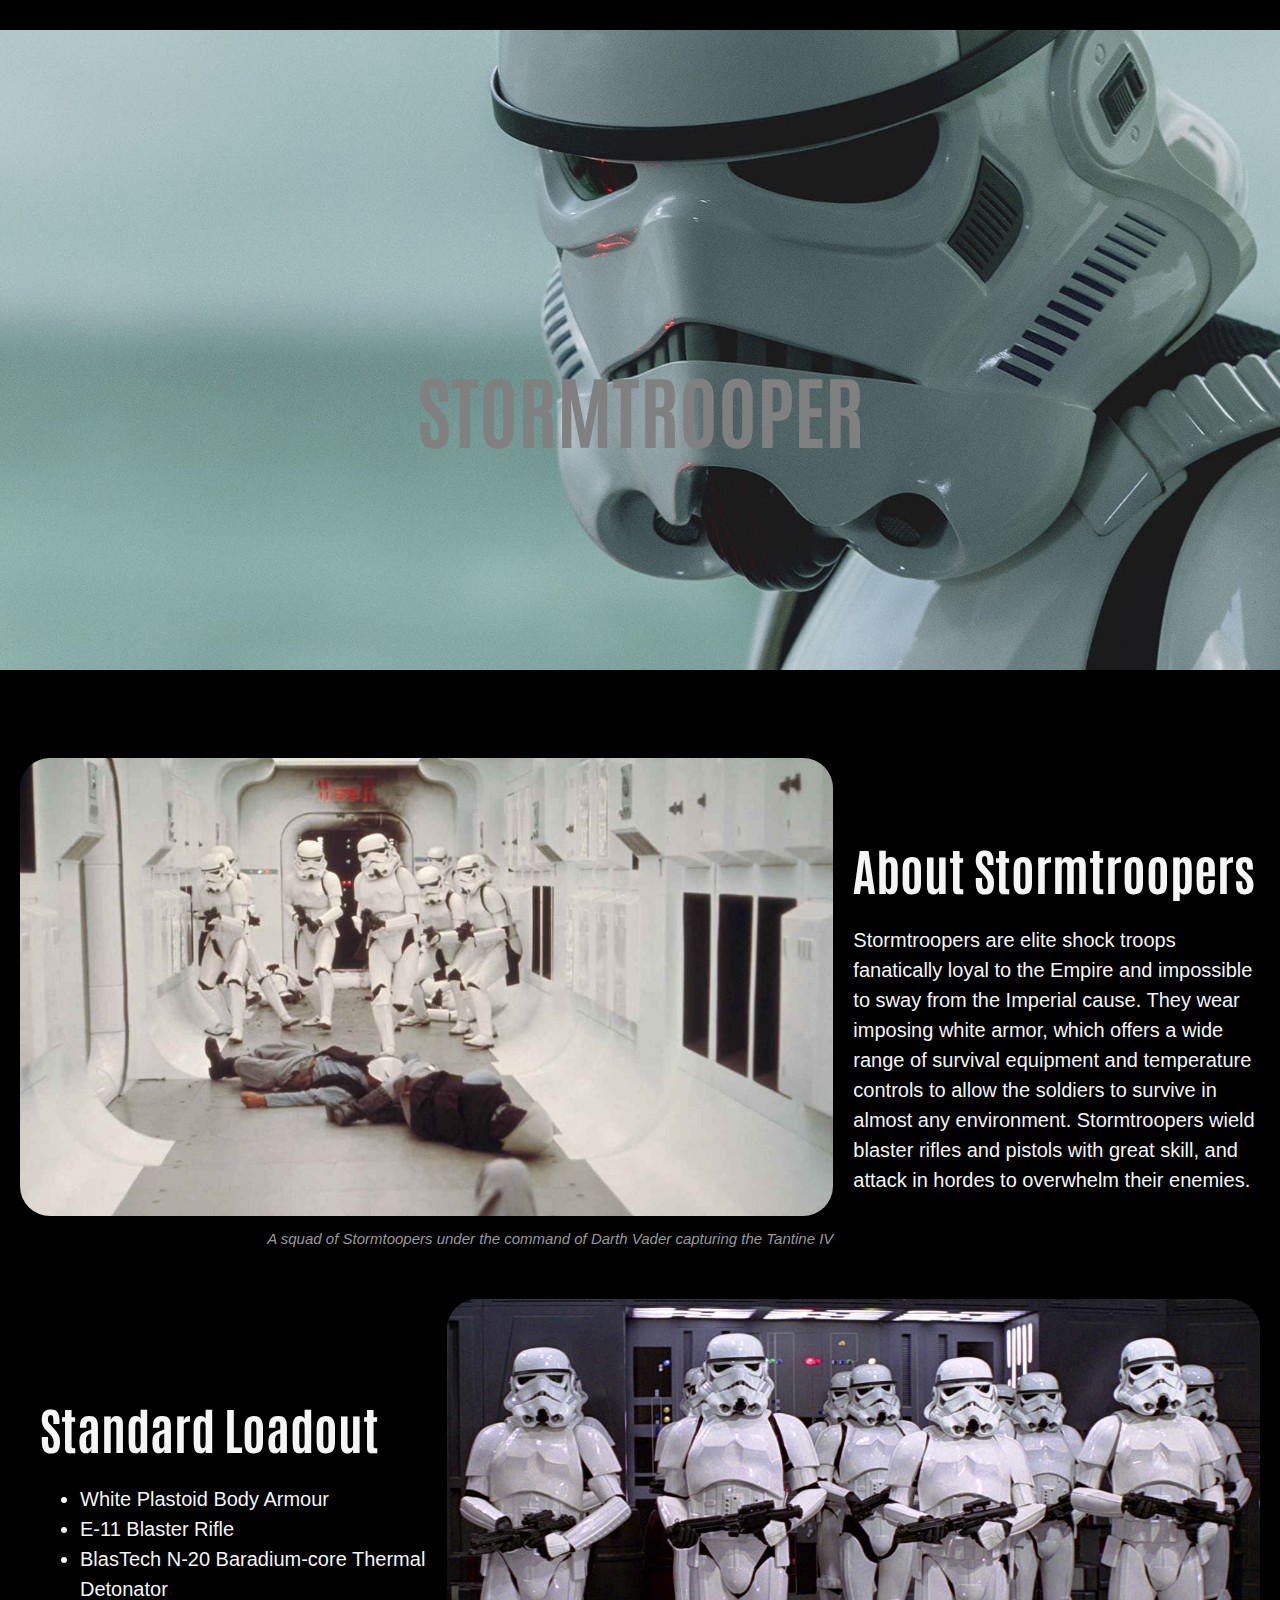
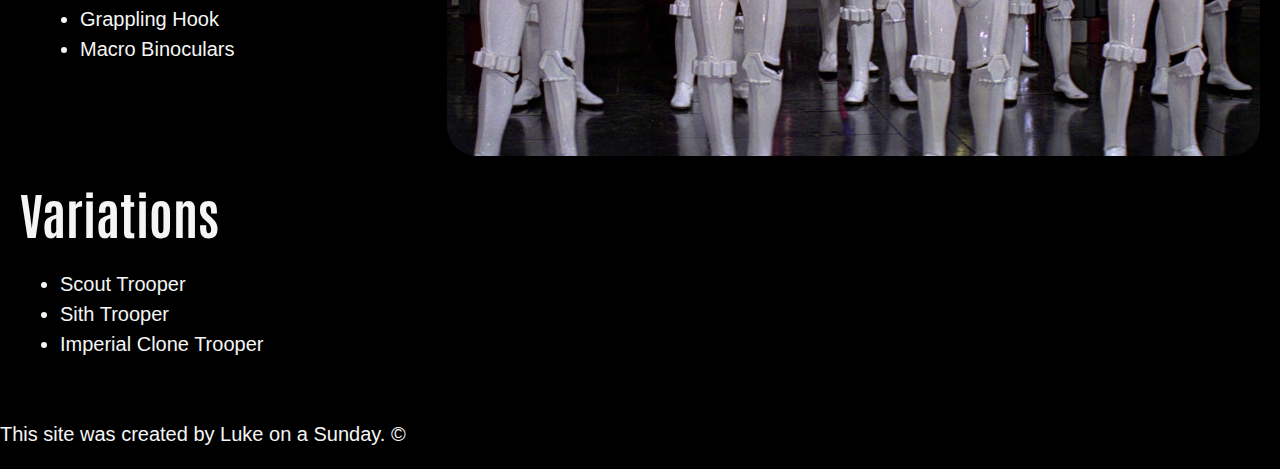
==== index.html @ b7812cc2 "more" ====
<!DOCTYPE html>
<html>
<head>
	<meta charset="utf-8">
	<meta name="viewport" content="width=device-width, initial-scale=1">
	<title>Stormtrooper</title>
	<link rel="icon" href="img/helmet-icon.png">
	<link href="https://fonts.googleapis.com/css2?family=Antonio:wght@700&family=Passion+One&family=Staatliches&display=swap" rel="stylesheet">
	<link rel="stylesheet" type="text/css" href="css/stormtrooper.css">
</head>

<body>

	<!-- header element-->

	<header>
		<div class="container">
			<div class="image">
      			<img src="img/stormtrooper.jpeg">
      			<h1>STORMTROOPER</h1>
			</div>

	</header>

	<!-- main element -->
	
	<main>

		 <div class="container">
      		<div class="image">
        		<img src="img/hallway.jpeg" width="150%">
				<p class="caption">A squad of Stormtoopers under the command of Darth Vader capturing the Tantine IV</p>
      		</div>
      		<div class="text">
        		<h2>About Stormtroopers</h2>
				<p>Stormtroopers are elite shock troops fanatically loyal to the Empire and impossible to sway from the Imperial cause. They wear imposing white armor, which offers a wide range of survival equipment and temperature controls to allow the soldiers to survive in almost any environment. Stormtroopers wield blaster rifles and pistols with great skill, and attack in hordes to overwhelm their enemies.</p>
      		</div>
   		 </div>

   		 <div class="container">
      		<div class="text">
      			<h2>Standard Loadout</h2>
        		<ul>
					<li>White Plastoid Body Armour</li>
					<li>E-11 Blaster Rifle</li>
					<li>BlasTech N-20 Baradium-core Thermal Detonator</li>
					<li>Grappling Hook</li>
					<li>Macro Binoculars</li>
				</ul>
      		</div>
   		 	<div class="image">
        		<img src="img/trooper-squad.jpeg" width="100%" align="right">
      		</div>
      	</div>
		
		<h2>Variations</h2>

		<ul>
				<li>Scout Trooper</li>
				<li>Sith Trooper</li>
				<li>Imperial Clone Trooper</li>

		</ul>
	</main>

	<!--Footer Element-->

	<footer>
		<p>This site was created by Luke on a Sunday. &copy;
		</p>
	</footer>
</body>
</html>
---- css/stormtrooper.css ----
img{
	width: 100%;
}

body{
	margin: 0;
	background-color: black;
	font-family: helvetica, arial, sans-serif; color: whitesmoke;
	font-size: 20px;
	line-height: 30px;

}

h1, h2{
	font-family: 'Antonio', sans-serif;
	font-size: 50px;
}

header h1{
	color: grey;
	font-size: 80px;
	position: absolute;
  	top: 50%;
  	left: 50%;
  	transform: translate(-50%, -50%);
}

main{
	max-width: 100%;
	margin: 0 auto;
	padding: 20px;
}

main img{
	max-width: 100%;
	border: 20px black;
  	border-radius: 30px;
}

p.caption{
	color: #999999;
	font-size: 15px;
	font-style: italic;
	margin-top: 0;
	text-align: right;
}

.container {
  display: flex;
  align-items: center;
  justify-content: center;
  margin: 30px 0px;
}


.image {
  flex-basis: 200%;
}

.text {
  padding-left: 20px;
  width: 100%;
}

.container {
  position: relative;

}
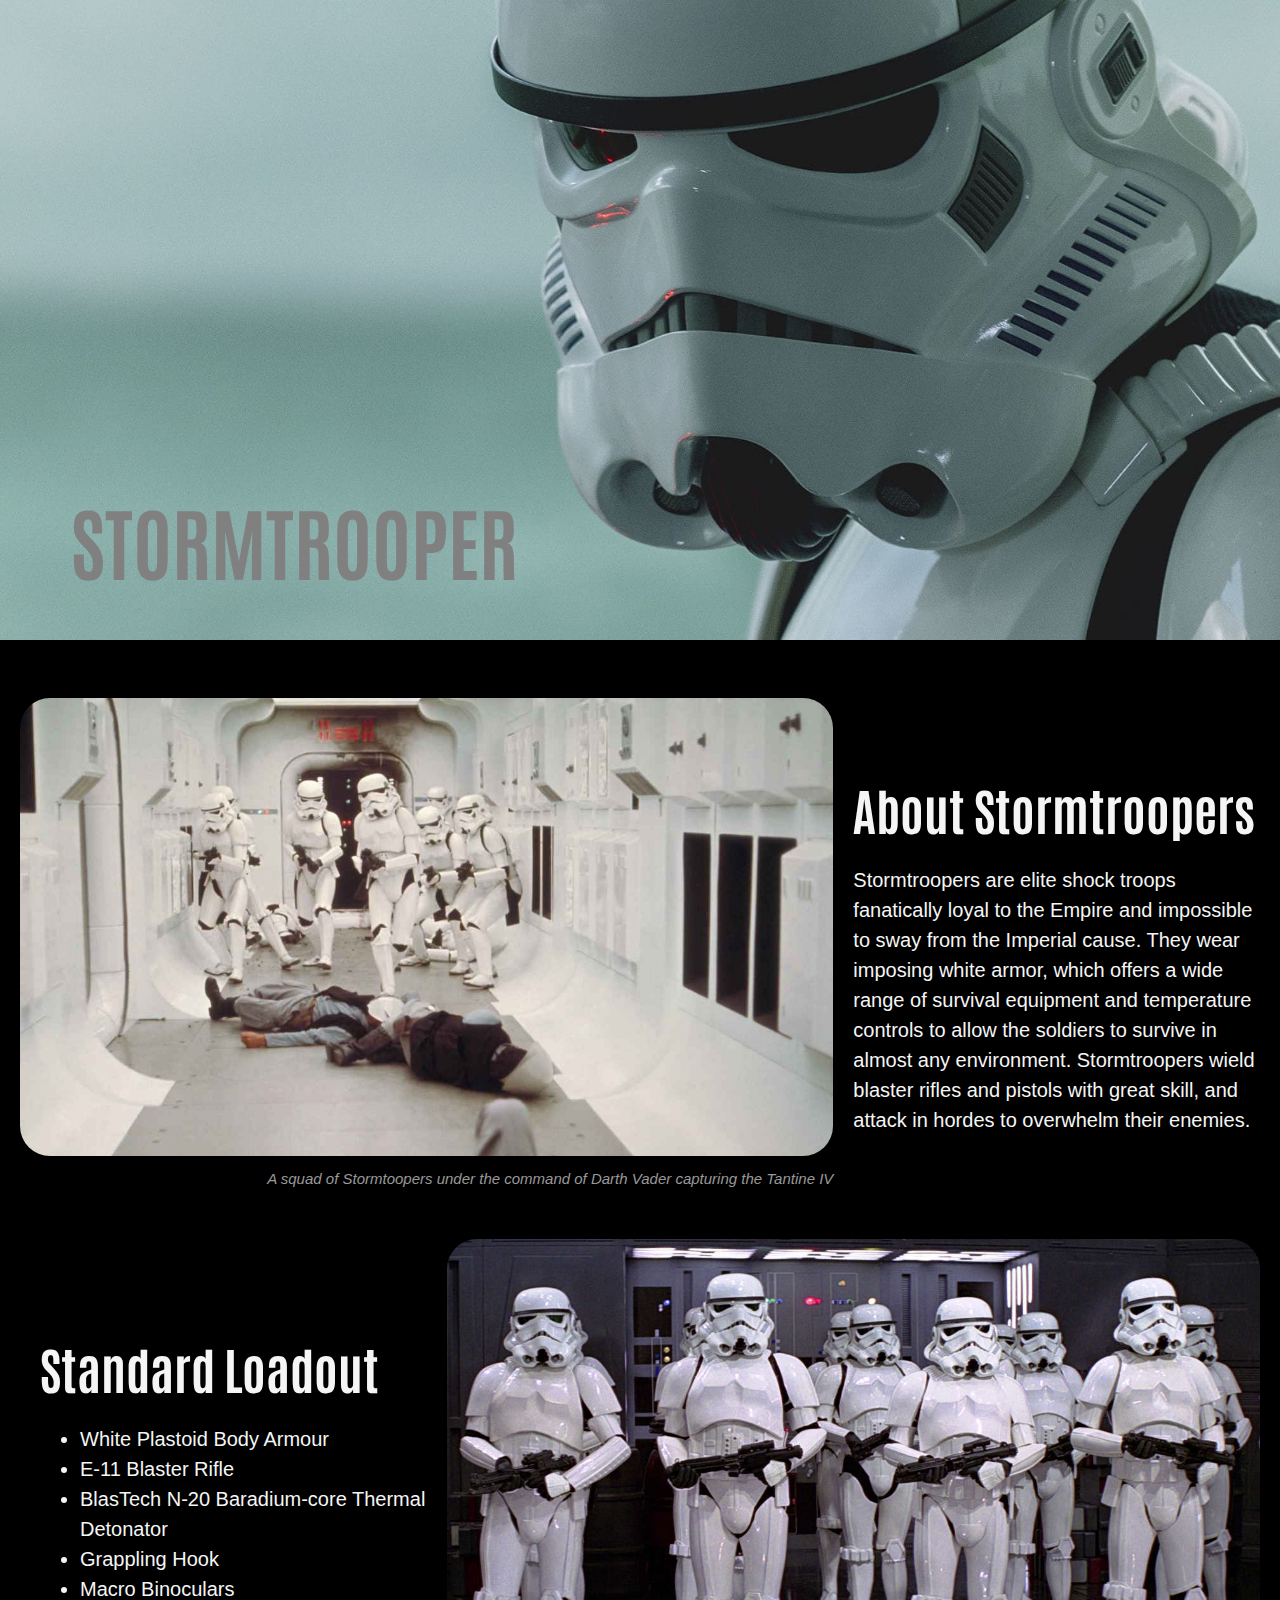
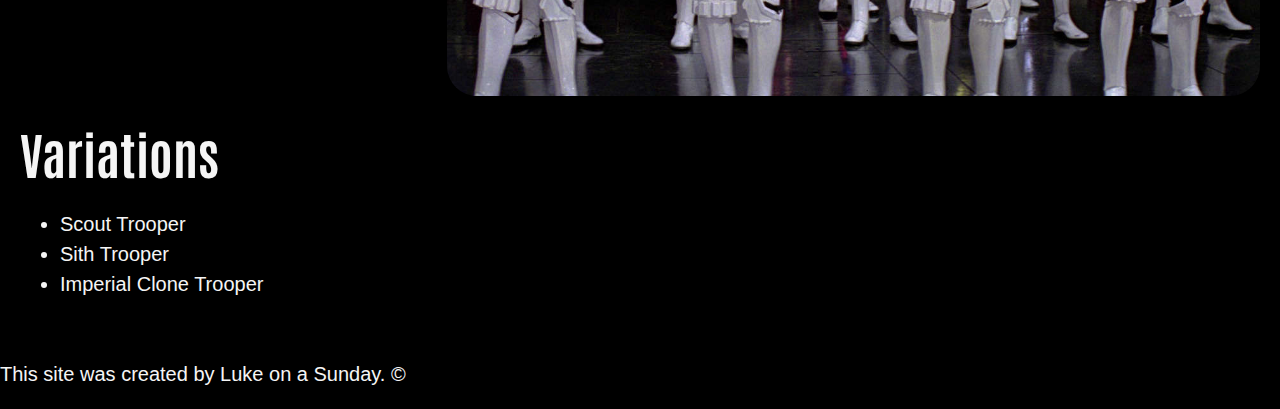
==== commit b9b7e033: "sdf" ====
--- a/index.html
+++ b/index.html
@@ -14,9 +14,11 @@
 	<!-- header element-->
 
 	<header>
-		<div class="container">
+		<div class="header-container">
 			<div class="image">
       			<img src="img/stormtrooper.jpeg">
+      		</div>
+      		<div class='h1'>
       			<h1>STORMTROOPER</h1>
 			</div>
 
--- a/css/stormtrooper.css
+++ b/css/stormtrooper.css
@@ -62,8 +62,15 @@
   width: 100%;
 }
 
-.container {
+.header-container {
   position: relative;
-
+  text-align: center;
+  color: white;
 }
 
+.h1 {
+  position: absolute;
+  top: 75%;
+  left: 23%;
+  transform: translate(-50%, -50%);
+}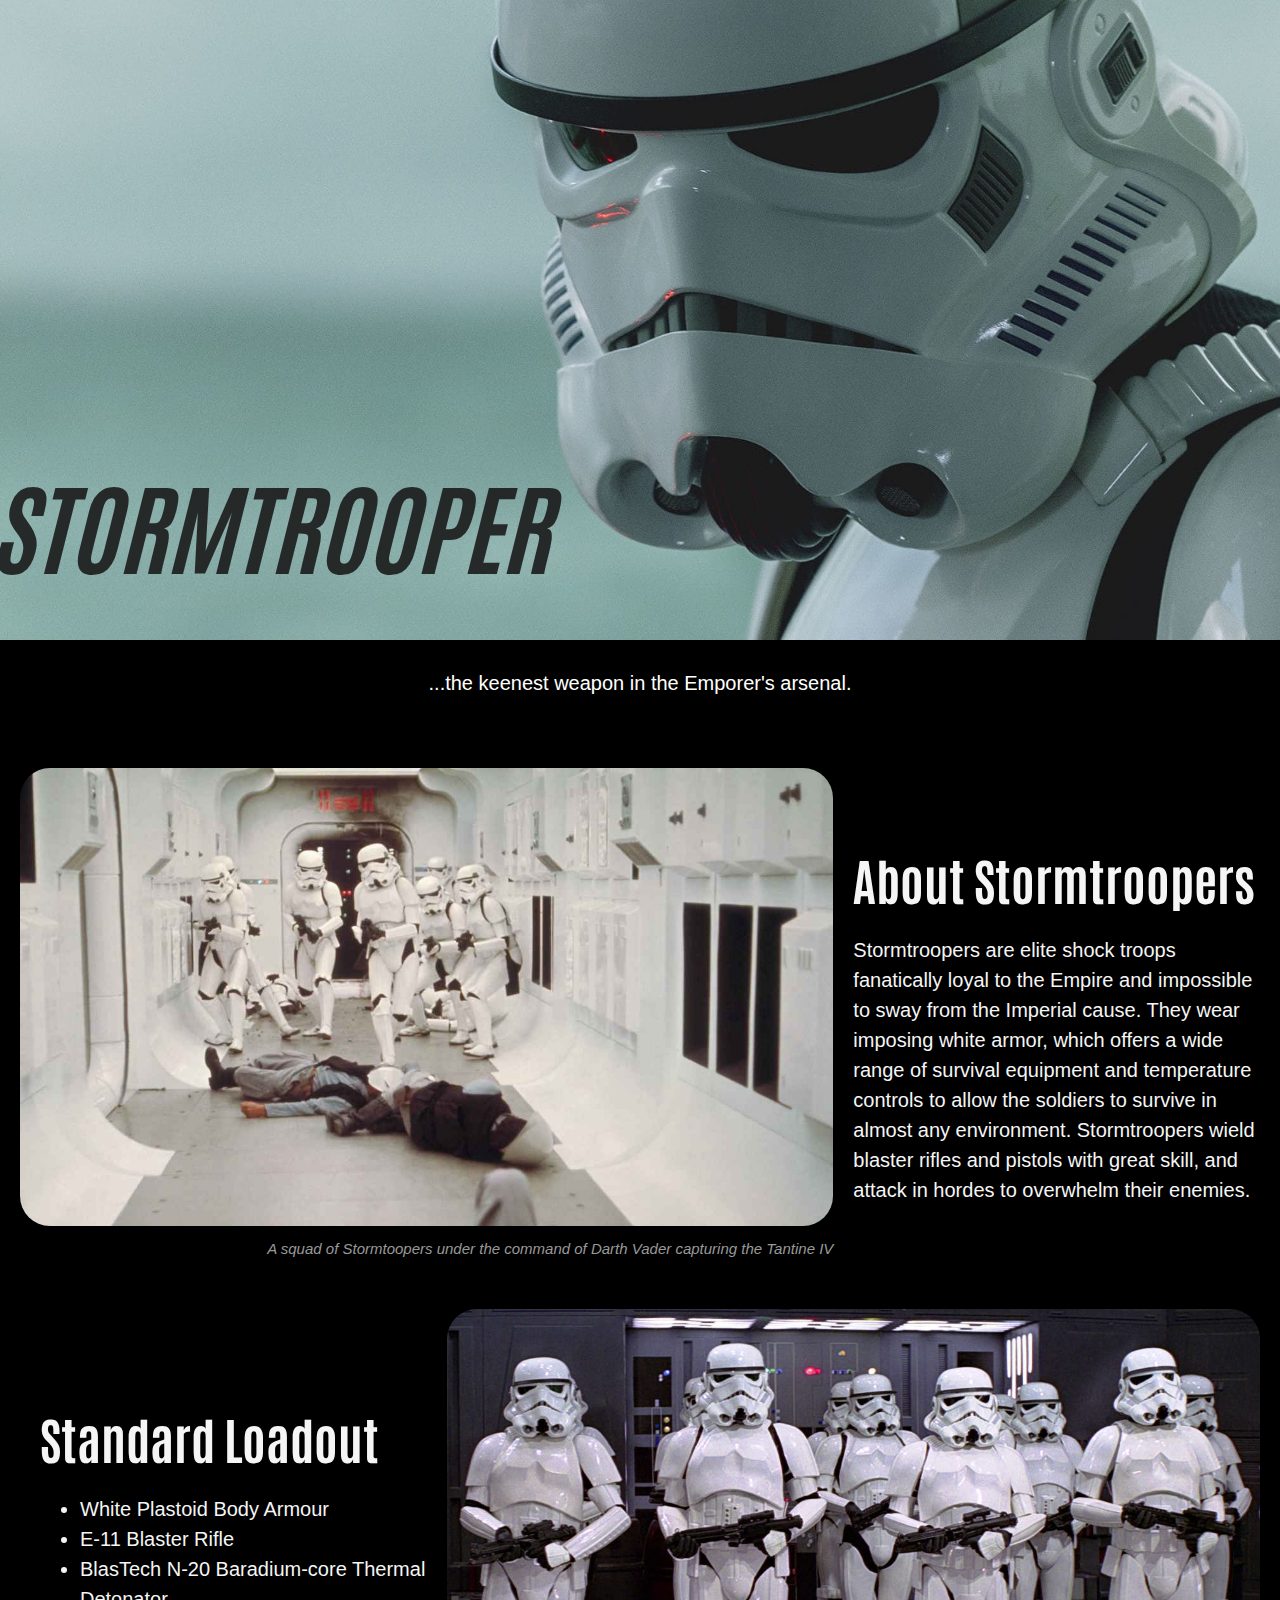
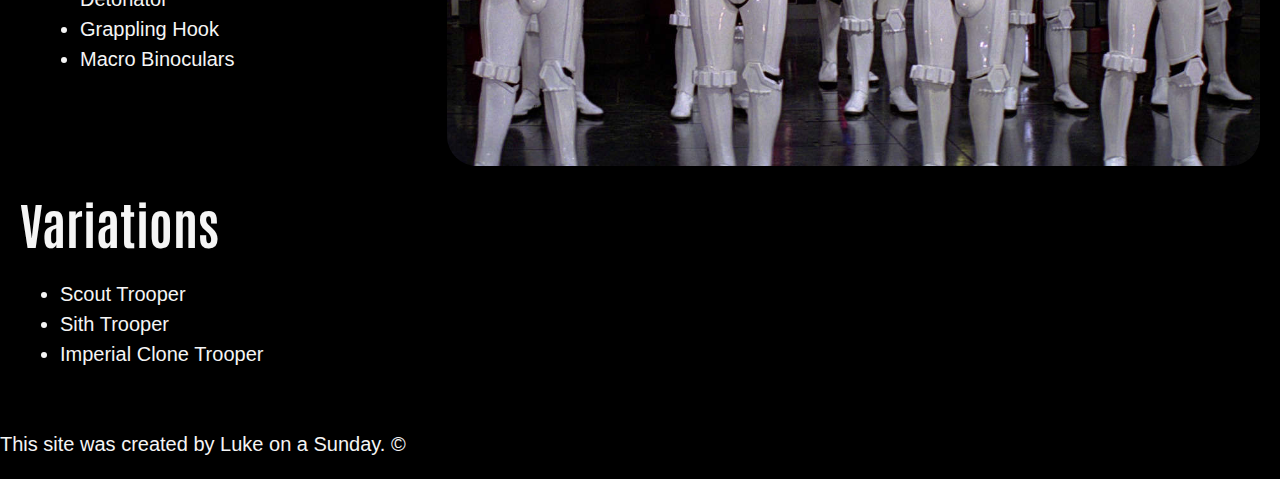
==== commit bee6d3c8: "lkjh" ====
--- a/index.html
+++ b/index.html
@@ -21,7 +21,7 @@
       		<div class='h1'>
       			<h1>STORMTROOPER</h1>
 			</div>
-
+		<p>...the keenest weapon in the Emporer's arsenal.<p>
 	</header>
 
 	<!-- main element -->
--- a/css/stormtrooper.css
+++ b/css/stormtrooper.css
@@ -17,12 +17,10 @@
 }
 
 header h1{
-	color: grey;
-	font-size: 80px;
-	position: absolute;
-  	top: 50%;
-  	left: 50%;
-  	transform: translate(-50%, -50%);
+	color: #1b1b1b;
+	opacity: 90%;
+	font-style: italic;
+	font-size: 100px;
 }
 
 main{
@@ -71,6 +69,6 @@
 .h1 {
   position: absolute;
   top: 75%;
-  left: 23%;
+  left: 21%;
   transform: translate(-50%, -50%);
 }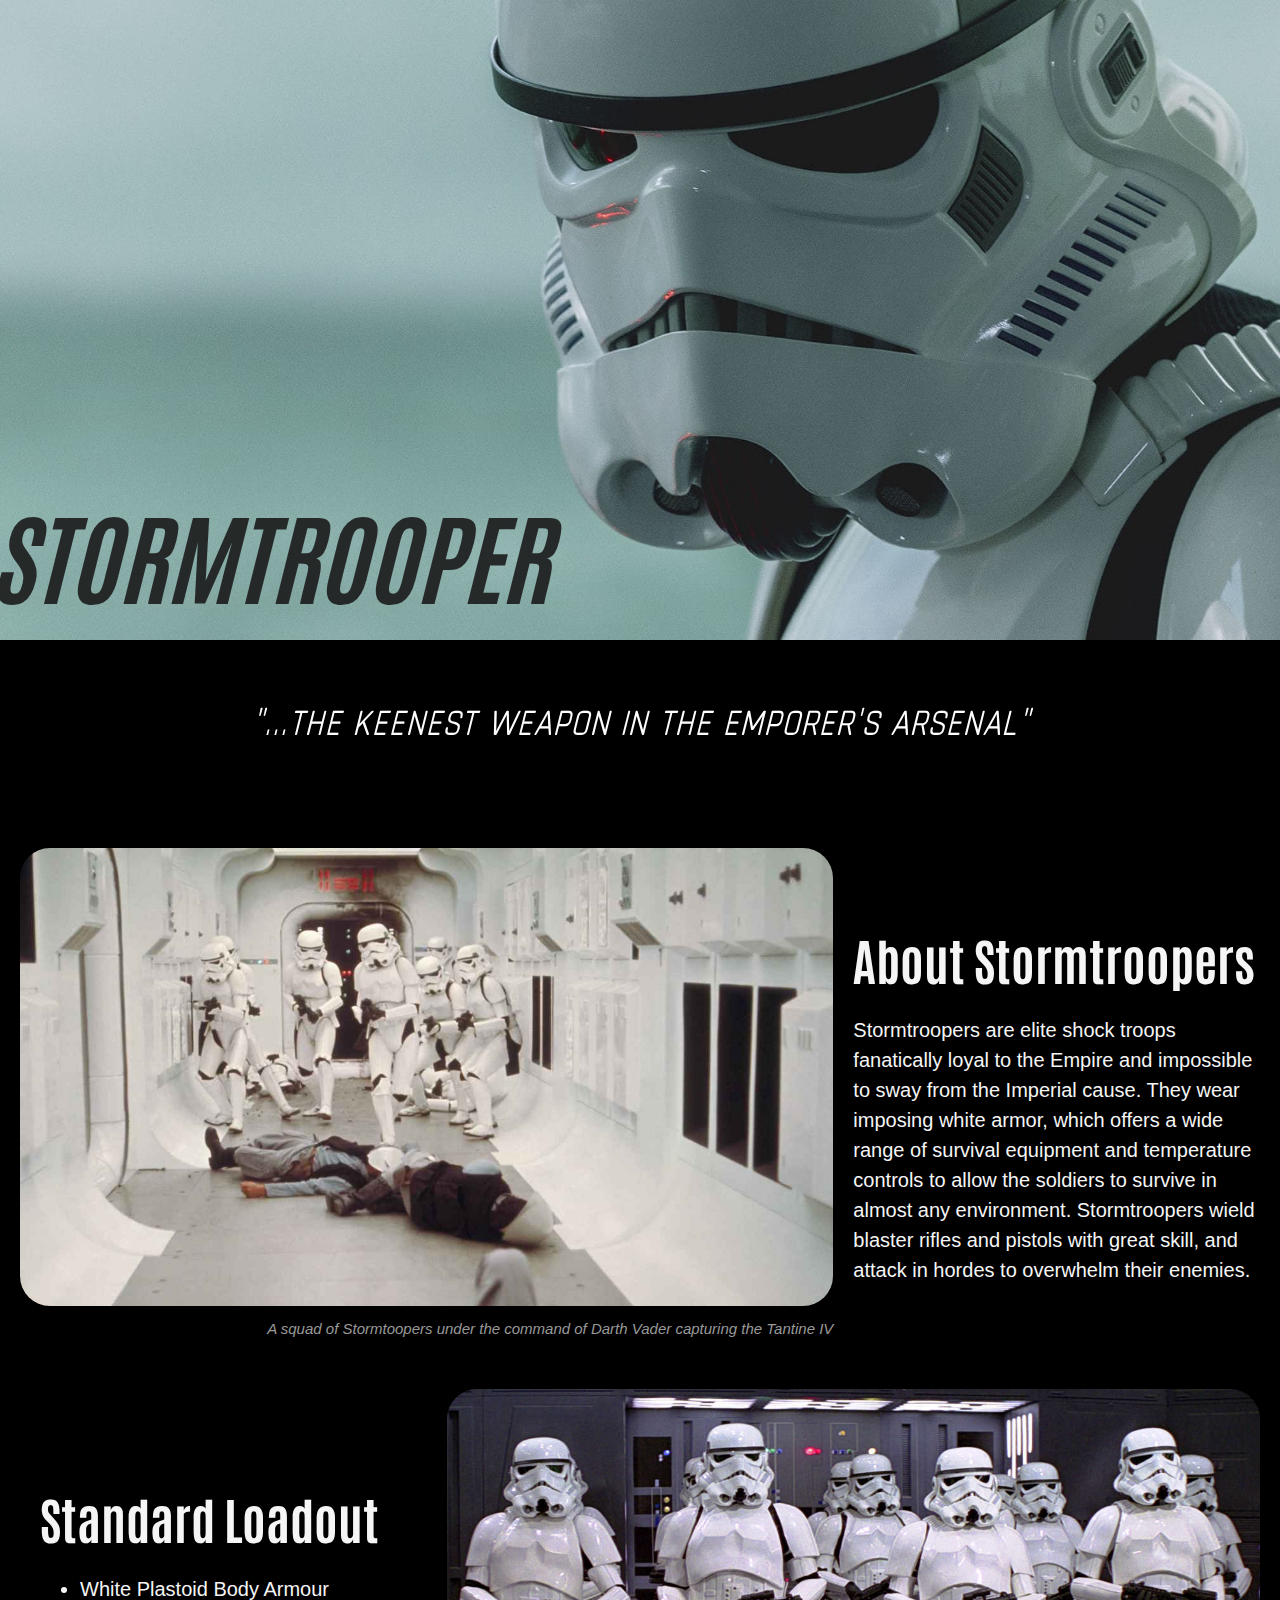
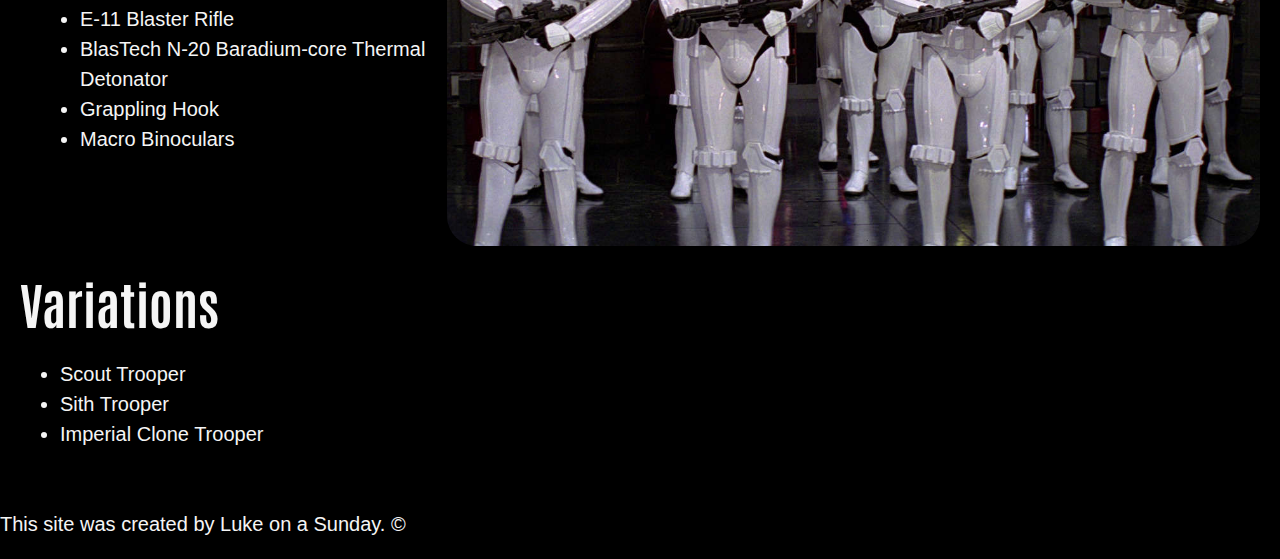
==== commit 9458ba3f: "sdf" ====
--- a/index.html
+++ b/index.html
@@ -5,7 +5,7 @@
 	<meta name="viewport" content="width=device-width, initial-scale=1">
 	<title>Stormtrooper</title>
 	<link rel="icon" href="img/helmet-icon.png">
-	<link href="https://fonts.googleapis.com/css2?family=Antonio:wght@700&family=Passion+One&family=Staatliches&display=swap" rel="stylesheet">
+	<link href="https://fonts.googleapis.com/css2?family=Aladin&family=Antonio:wght@700&family=Chathura:wght@300&family=Passion+One&family=Staatliches&display=swap" rel="stylesheet">
 	<link rel="stylesheet" type="text/css" href="css/stormtrooper.css">
 </head>
 
@@ -21,7 +21,7 @@
       		<div class='h1'>
       			<h1>STORMTROOPER</h1>
 			</div>
-		<p>...the keenest weapon in the Emporer's arsenal.<p>
+		<p class="break-font">"...THE KEENEST WEAPON IN THE EMPORER'S ARSENAL"<p>
 	</header>
 
 	<!-- main element -->
--- a/css/stormtrooper.css
+++ b/css/stormtrooper.css
@@ -71,4 +71,10 @@
   top: 75%;
   left: 21%;
   transform: translate(-50%, -50%);
+}
+
+.break-font {
+	font-family: 'chathura', helvetica;
+	font-size: 60px;
+	font-style: italic;
 }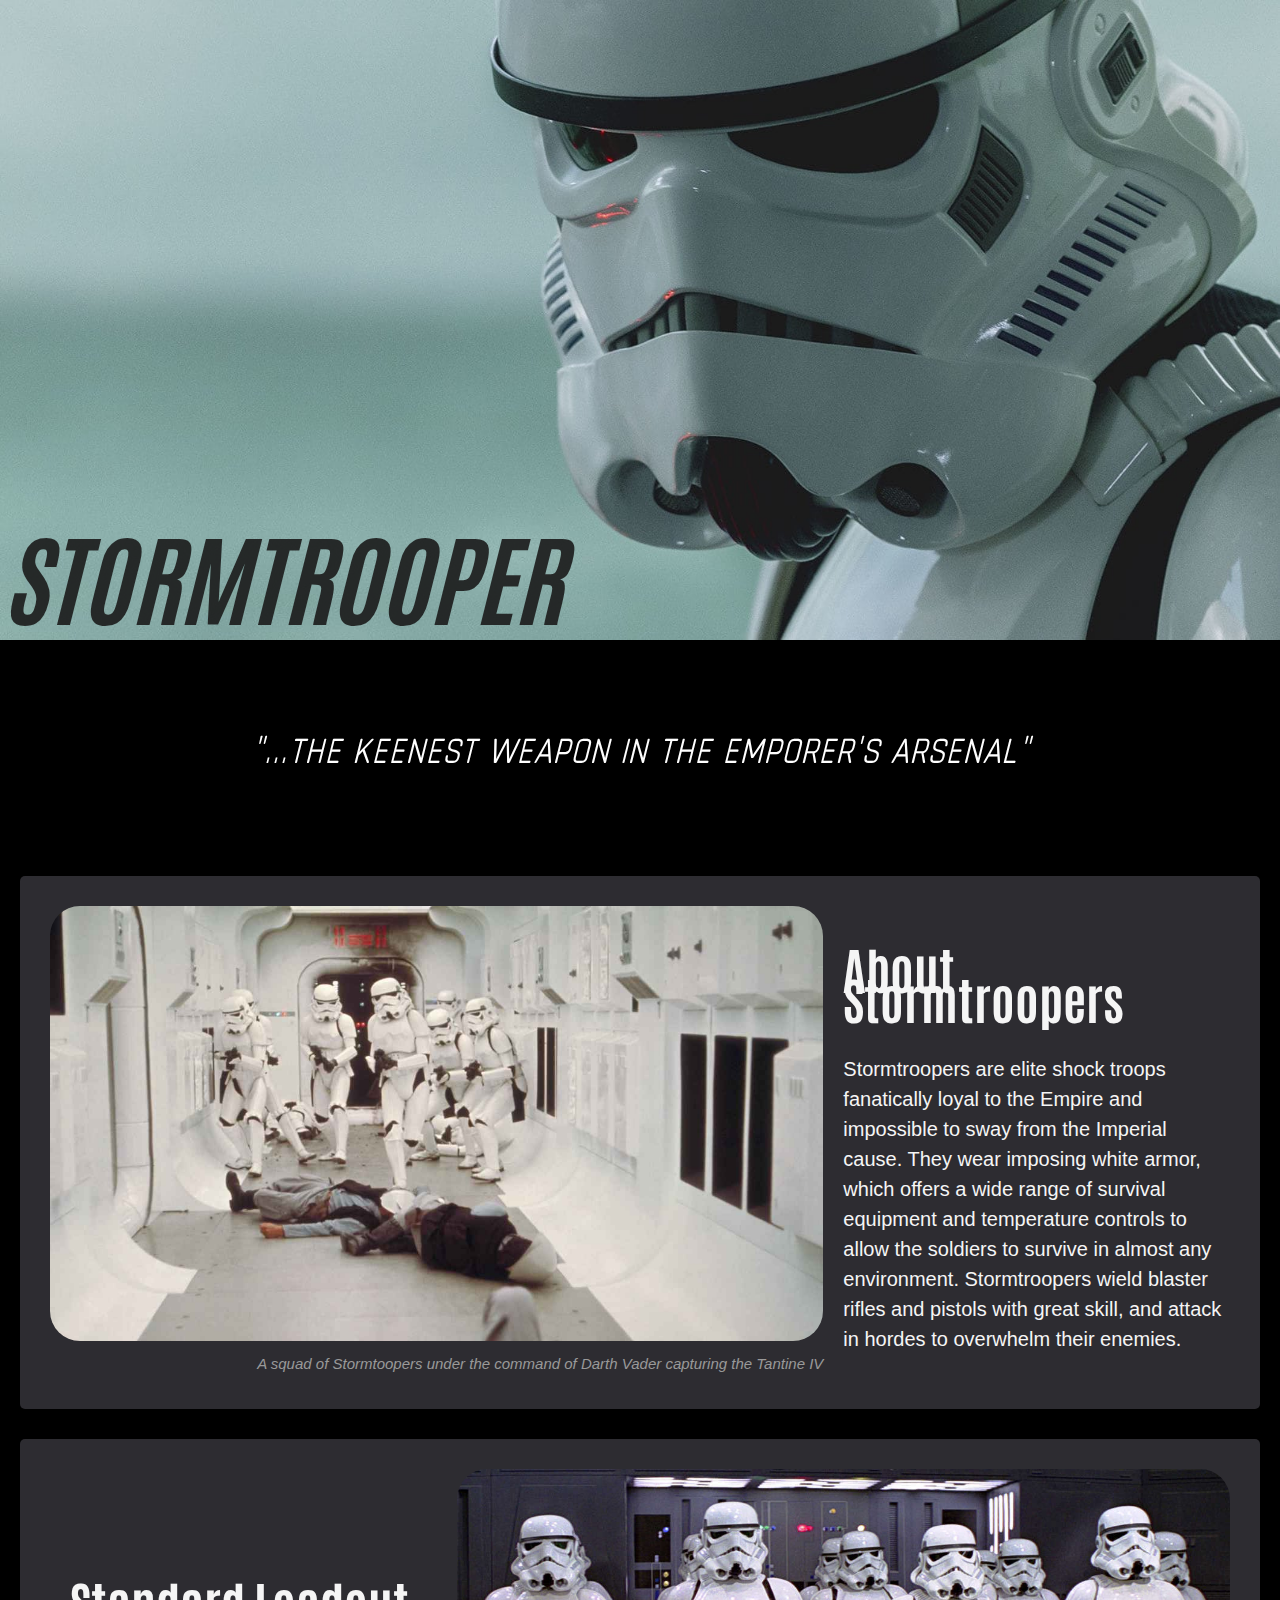
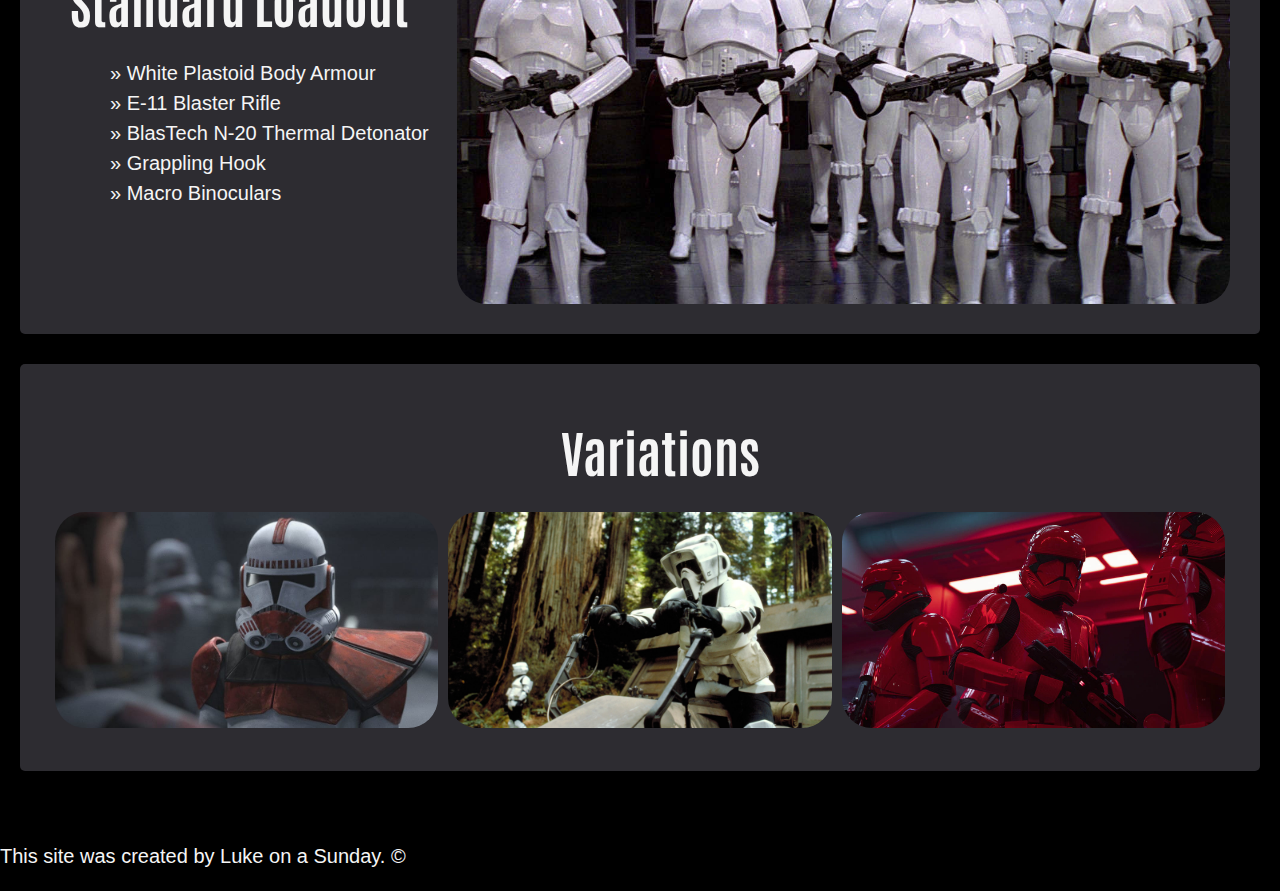
==== commit 6b1940fc: "asdfg" ====
--- a/index.html
+++ b/index.html
@@ -45,7 +45,7 @@
         		<ul>
 					<li>White Plastoid Body Armour</li>
 					<li>E-11 Blaster Rifle</li>
-					<li>BlasTech N-20 Baradium-core Thermal Detonator</li>
+					<li>BlasTech N-20 Thermal Detonator</li>
 					<li>Grappling Hook</li>
 					<li>Macro Binoculars</li>
 				</ul>
@@ -55,14 +55,23 @@
       		</div>
       	</div>
 		
-		<h2>Variations</h2>
-
-		<ul>
-				<li>Scout Trooper</li>
-				<li>Sith Trooper</li>
-				<li>Imperial Clone Trooper</li>
-
-		</ul>
+		<div class="container-centre">
+      		<div class="text">
+		<h2 align="center" margin="0px">Variations</h2>
+			</div>
+				<div class="row">
+  					<div class="column">
+   	 					<a target="_blank" href="https://www.starwars.com/databank/imperial-clone-shock-troopers"><img src="img/shock-trooper.jpeg" style="width:100%"></a>
+  					</div>
+  					<div class="column">
+    					<a target="_blank" href="https://www.starwars.com/databank/scout-troopers"><img src="img/scout-trooper.jpeg" style="width:100%"></a>
+  					</div>
+  					<div class="column">
+    					<a target="_blank" href="https://www.starwars.com/databank/sith-troopers"><img src="img/sith-trooper.jpeg" style="width:100%"></a>
+					</div>
+				</div>
+		</div>
+			
 	</main>
 
 	<!--Footer Element-->
--- a/css/stormtrooper.css
+++ b/css/stormtrooper.css
@@ -1,5 +1,6 @@
 img{
 	width: 100%;
+	padding: 0px;
 }
 
 body{
@@ -24,14 +25,14 @@
 }
 
 main{
-	max-width: 100%;
+	max-width: 1500px;
 	margin: 0 auto;
 	padding: 20px;
 }
 
 main img{
 	max-width: 100%;
-	border: 20px black;
+	border: 0px black;
   	border-radius: 30px;
 }
 
@@ -39,7 +40,7 @@
 	color: #999999;
 	font-size: 15px;
 	font-style: italic;
-	margin-top: 0;
+	margin: 0;
 	text-align: right;
 }
 
@@ -48,8 +49,31 @@
   align-items: center;
   justify-content: center;
   margin: 30px 0px;
+  background-color: #2d2c31;
+  padding: 30px 30px;
+  border: darkgray;
+  border-radius: 5px;
 }
 
+.container-centre{
+ 
+  align-items: center;
+  justify-content: center;
+  margin: 30px 0px;
+  background-color: #2d2c31;
+  padding: 30px 30px;
+  border: darkgray;
+  border-radius: 5px;
+}
+
+.row {
+  display: flex;
+}
+
+.column {
+  flex: 33.33%;
+  padding: 10px;
+}
 
 .image {
   flex-basis: 200%;
@@ -69,7 +93,7 @@
 .h1 {
   position: absolute;
   top: 75%;
-  left: 21%;
+  left: 22%;
   transform: translate(-50%, -50%);
 }
 
@@ -77,4 +101,19 @@
 	font-family: 'chathura', helvetica;
 	font-size: 60px;
 	font-style: italic;
+	padding-top: 28px;
+}
+
+ul {
+		list-style: none;
+}
+
+ul li:before {
+		 content: "\00BB \0020";
+}
+
+.column {
+  float: left;
+  width: 33.33%;
+  padding: 5px;
 }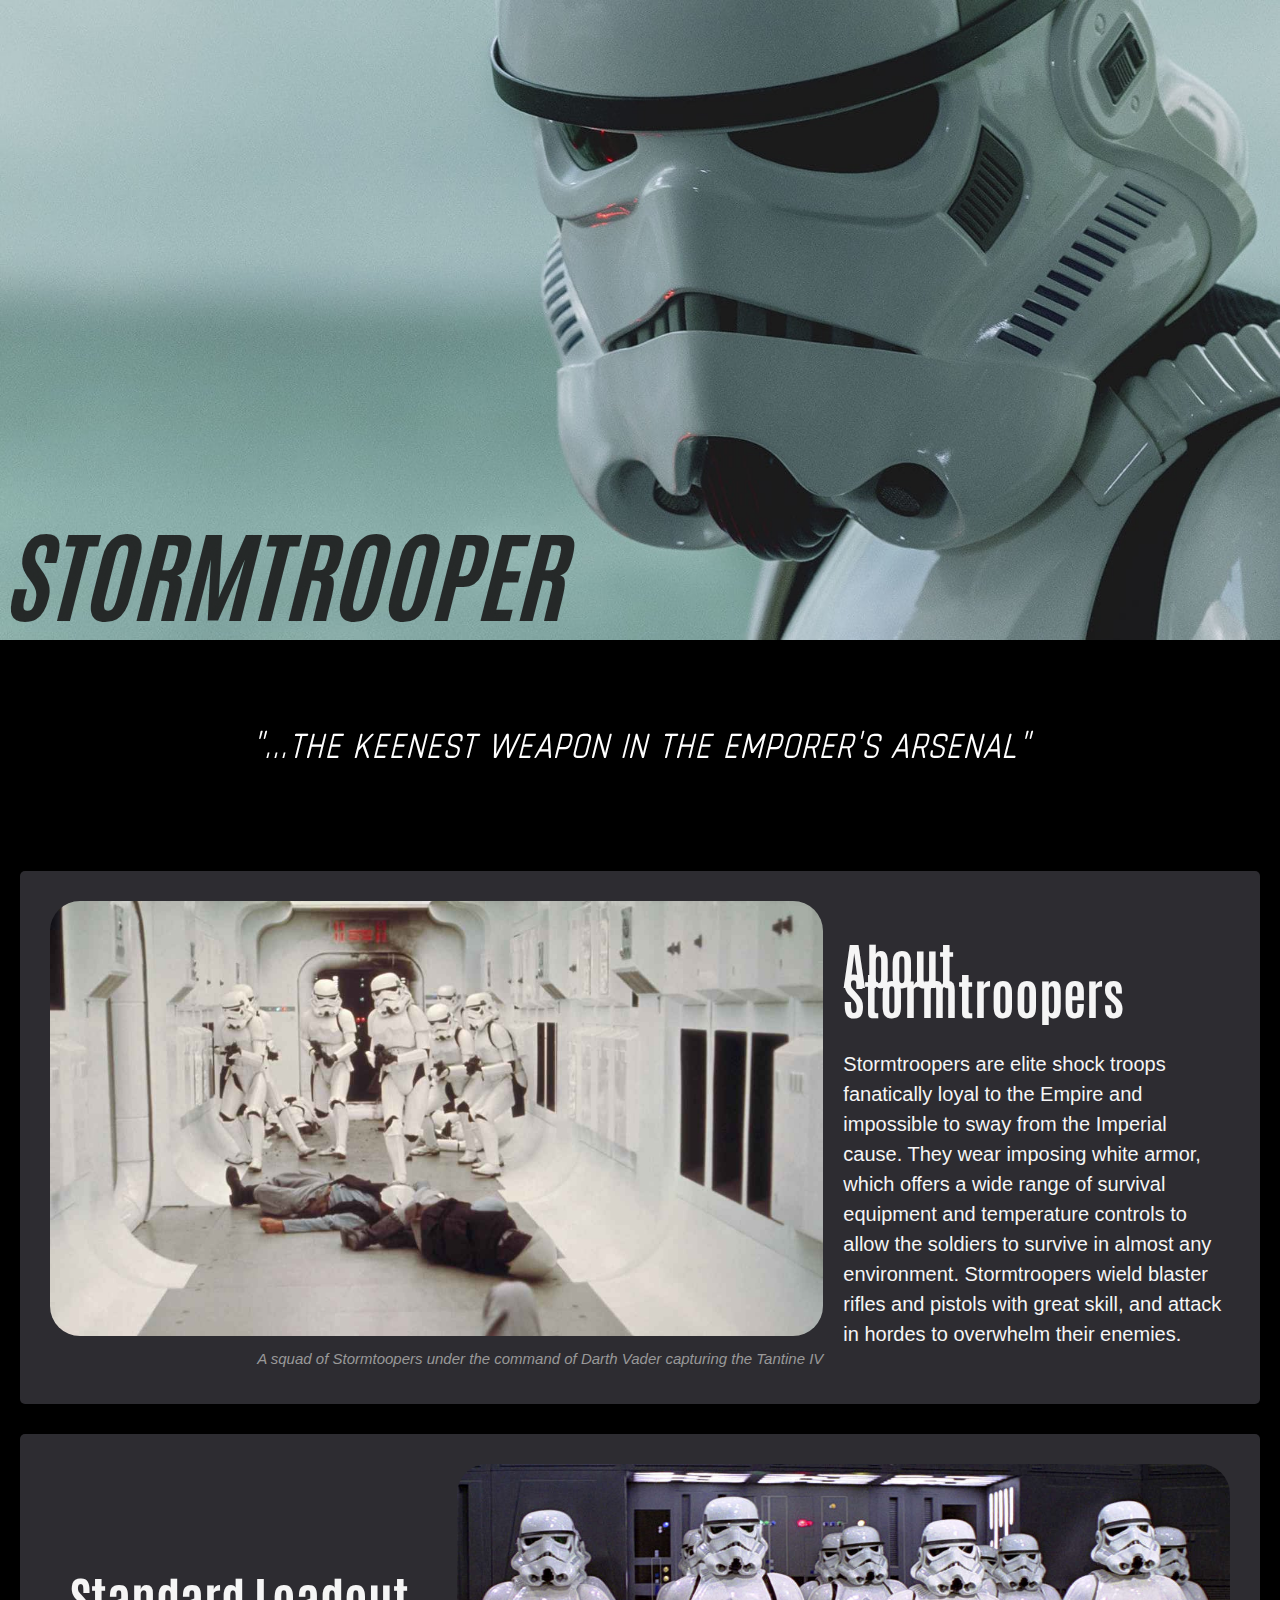
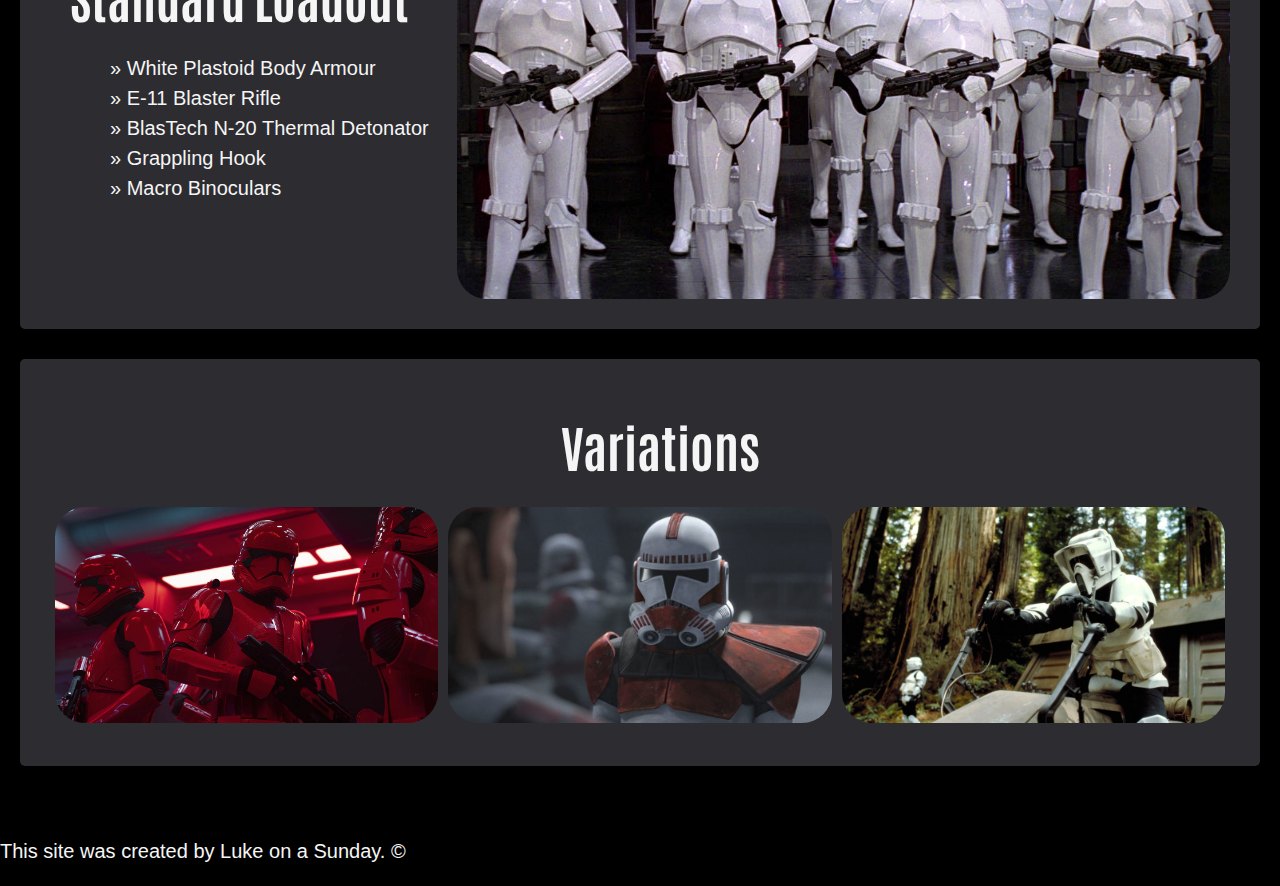
==== commit 1fb17a85: "sdf" ====
--- a/index.html
+++ b/index.html
@@ -61,14 +61,14 @@
 			</div>
 				<div class="row">
   					<div class="column">
-   	 					<a target="_blank" href="https://www.starwars.com/databank/imperial-clone-shock-troopers"><img src="img/shock-trooper.jpeg" style="width:100%"></a>
+    					<a target="_blank" href="https://www.starwars.com/databank/sith-troopers"><img src="img/sith-trooper.jpeg" style="width:100%"></a>
   					</div>
   					<div class="column">
+   	 					<a target="_blank" href="https://www.starwars.com/databank/imperial-clone-shock-troopers"><img src="img/shock-trooper.jpeg" style="width:100%"></a>
+					</div>
+					<div class="column">
     					<a target="_blank" href="https://www.starwars.com/databank/scout-troopers"><img src="img/scout-trooper.jpeg" style="width:100%"></a>
   					</div>
-  					<div class="column">
-    					<a target="_blank" href="https://www.starwars.com/databank/sith-troopers"><img src="img/sith-trooper.jpeg" style="width:100%"></a>
-					</div>
 				</div>
 		</div>
 			
--- a/css/stormtrooper.css
+++ b/css/stormtrooper.css
@@ -101,7 +101,7 @@
 	font-family: 'chathura', helvetica;
 	font-size: 60px;
 	font-style: italic;
-	padding-top: 28px;
+	padding-top: 23px;
 }
 
 ul {
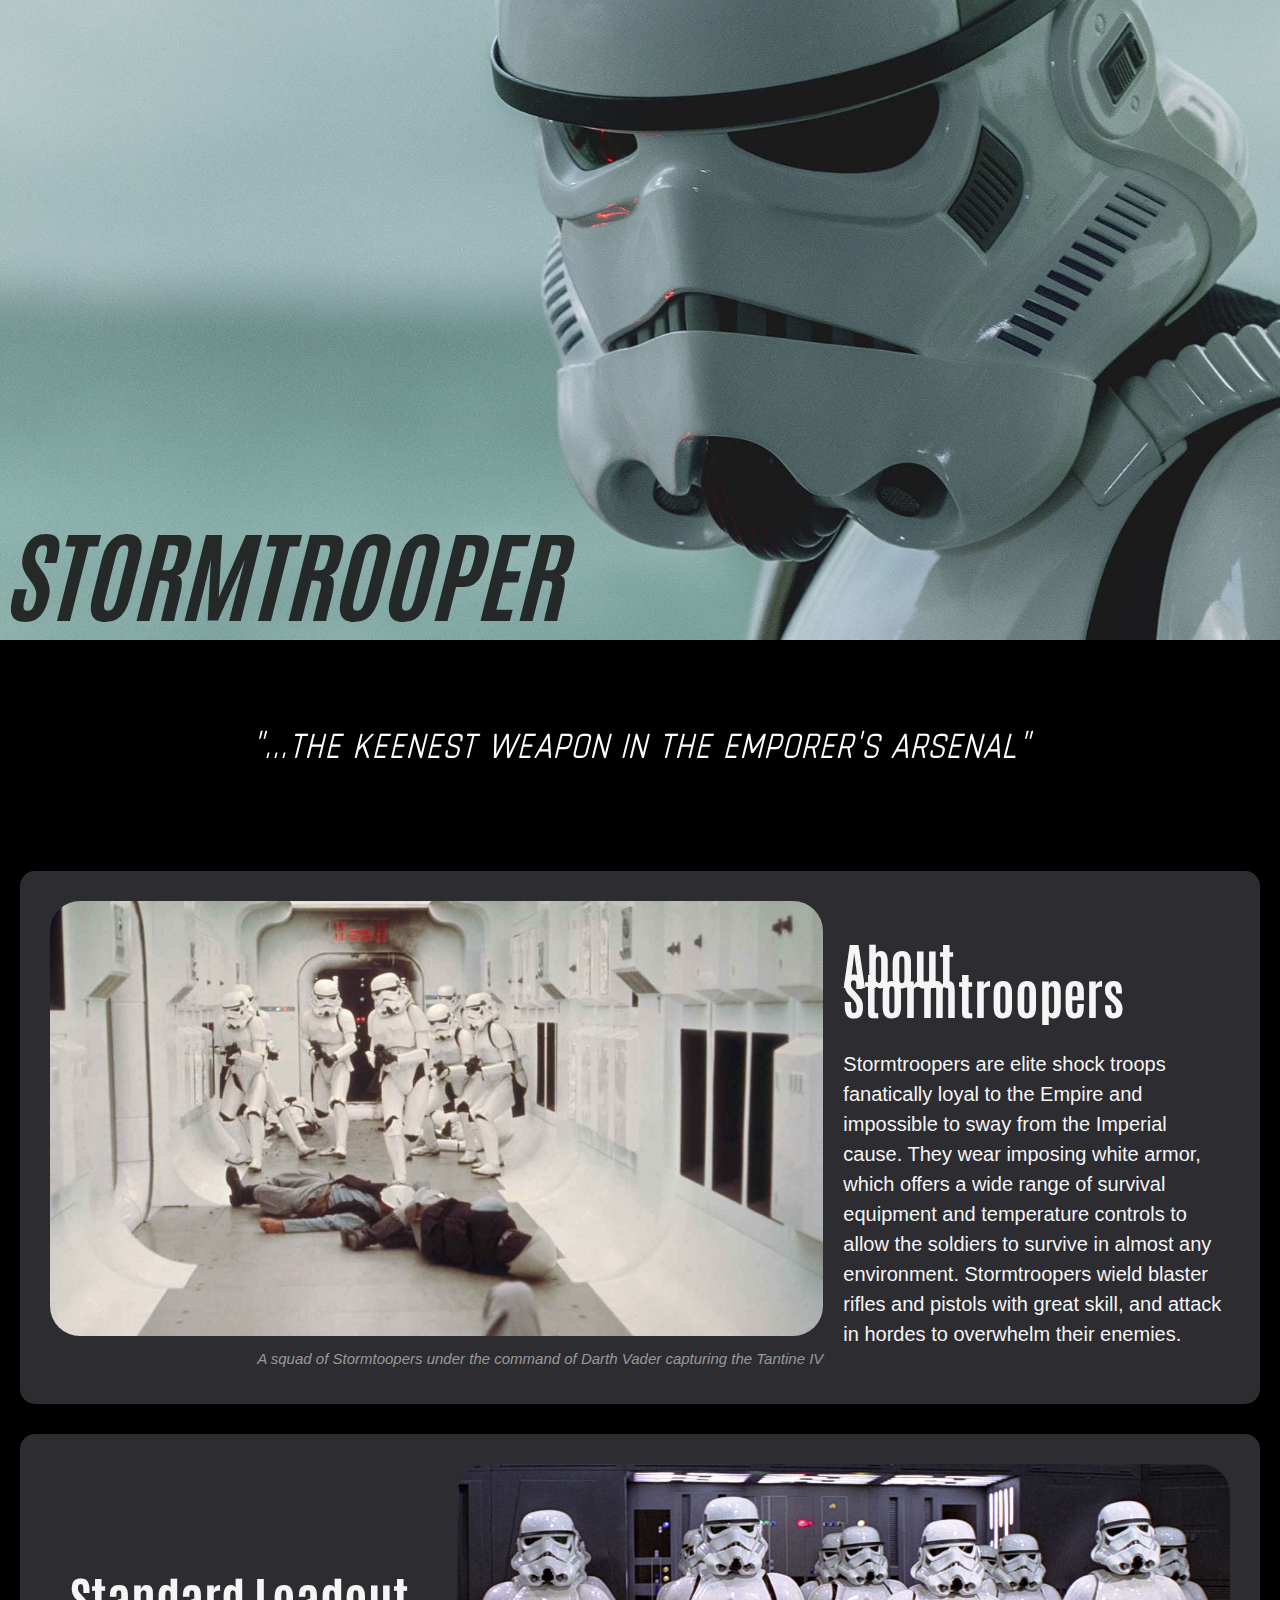
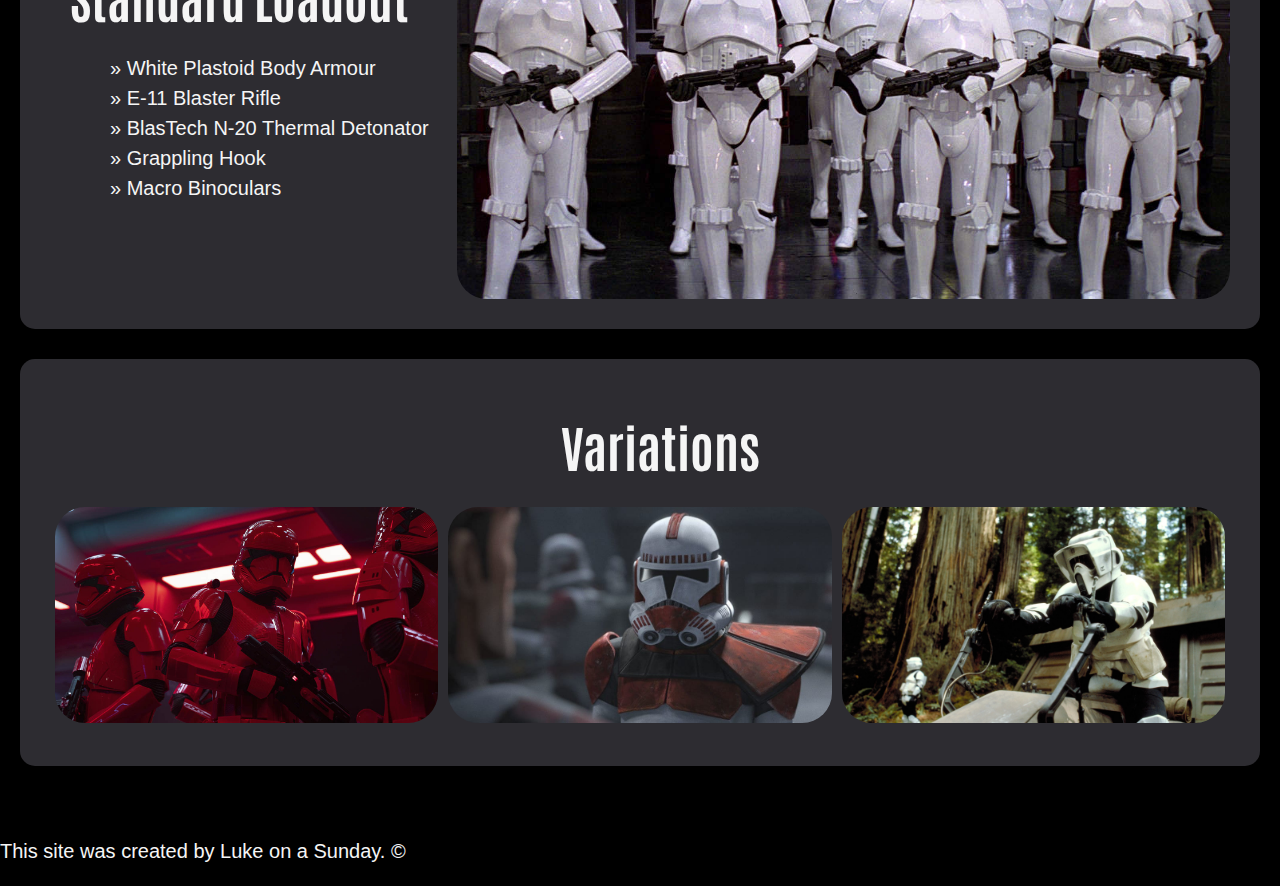
==== commit 398301eb: "werf" ====
--- a/index.html
+++ b/index.html
@@ -61,13 +61,16 @@
 			</div>
 				<div class="row">
   					<div class="column">
-    					<a target="_blank" href="https://www.starwars.com/databank/sith-troopers"><img src="img/sith-trooper.jpeg" style="width:100%"></a>
+    					<a target="_blank" href="https://www.starwars.com/databank/sith-troopers">
+							<img src="img/sith-trooper.jpeg" onmouseover="this.src='img/sith-trooper-hover.jpg'" onmouseout="this.src='img/sith-trooper.jpeg'" /></a>
   					</div>
   					<div class="column">
-   	 					<a target="_blank" href="https://www.starwars.com/databank/imperial-clone-shock-troopers"><img src="img/shock-trooper.jpeg" style="width:100%"></a>
+   	 					<a target="_blank" href="https://www.starwars.com/databank/imperial-clone-shock-troopers">
+							<img src="img/shock-trooper.jpeg" onmouseover="this.src='img/shock-trooper-hover.jpg'" onmouseout="this.src='img/shock-trooper.jpeg'" /></a>
 					</div>
 					<div class="column">
-    					<a target="_blank" href="https://www.starwars.com/databank/scout-troopers"><img src="img/scout-trooper.jpeg" style="width:100%"></a>
+						<a target="_blank" href="https://www.starwars.com/databank/scout-troopers">
+							<img src="img/scout-trooper.jpeg" onmouseover="this.src='img/scout-trooper-hover.jpg'" onmouseout="this.src='img/scout-trooper.jpeg'" /></a>
   					</div>
 				</div>
 		</div>
--- a/css/stormtrooper.css
+++ b/css/stormtrooper.css
@@ -52,7 +52,7 @@
   background-color: #2d2c31;
   padding: 30px 30px;
   border: darkgray;
-  border-radius: 5px;
+  border-radius: 15px;
 }
 
 .container-centre{
@@ -63,7 +63,7 @@
   background-color: #2d2c31;
   padding: 30px 30px;
   border: darkgray;
-  border-radius: 5px;
+  border-radius: 15px;
 }
 
 .row {
@@ -116,4 +116,4 @@
   float: left;
   width: 33.33%;
   padding: 5px;
-}+}
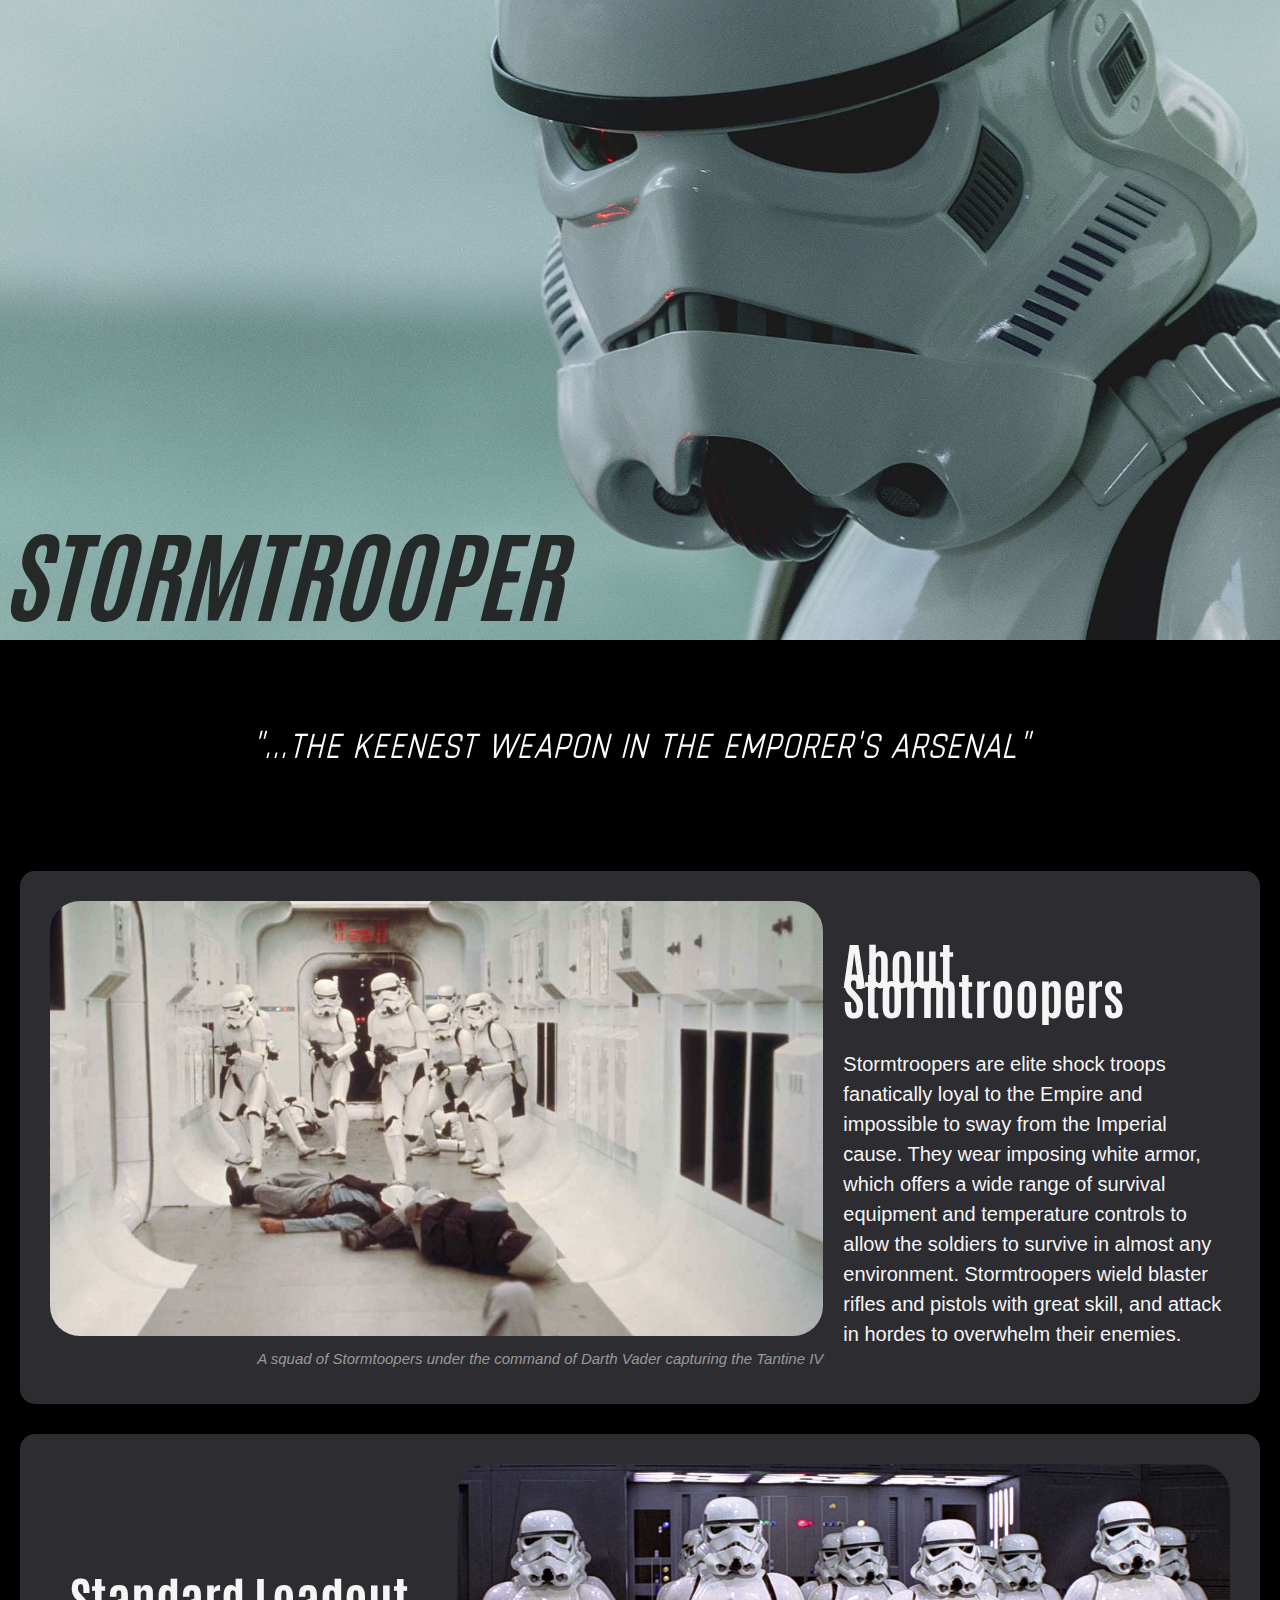
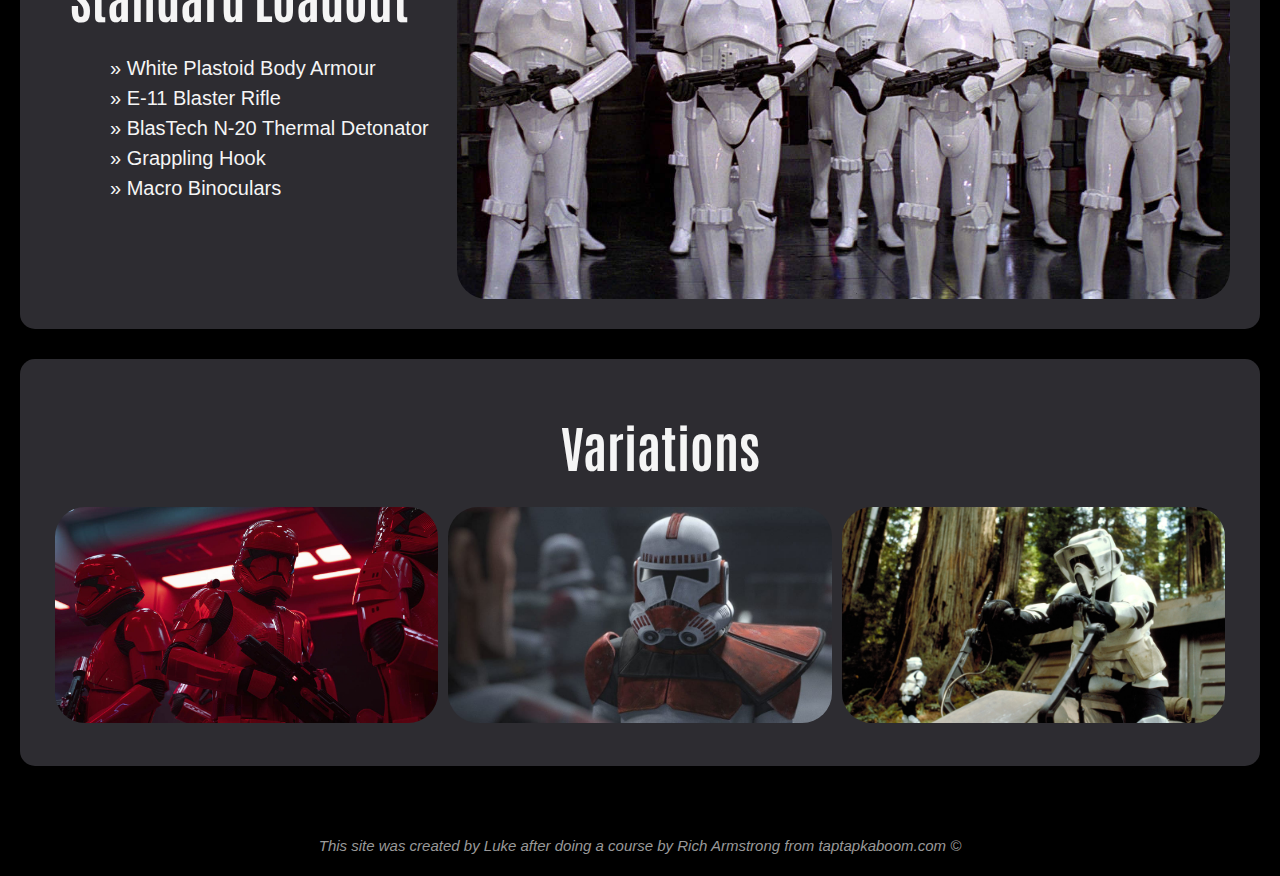
==== commit a5151c46: "asdf" ====
--- a/index.html
+++ b/index.html
@@ -80,7 +80,7 @@
 	<!--Footer Element-->
 
 	<footer>
-		<p>This site was created by Luke on a Sunday. &copy;
+		<p>This site was created by Luke after doing a course by Rich Armstrong from taptapkaboom.com &copy;
 		</p>
 	</footer>
 </body>
--- a/css/stormtrooper.css
+++ b/css/stormtrooper.css
@@ -117,3 +117,11 @@
   width: 33.33%;
   padding: 5px;
 }
+
+footer{
+	text-align: center;
+	padding: 0px 20px 0px;
+	font-size: 15px;
+	font-style: italic;
+	color: #999999;
+}